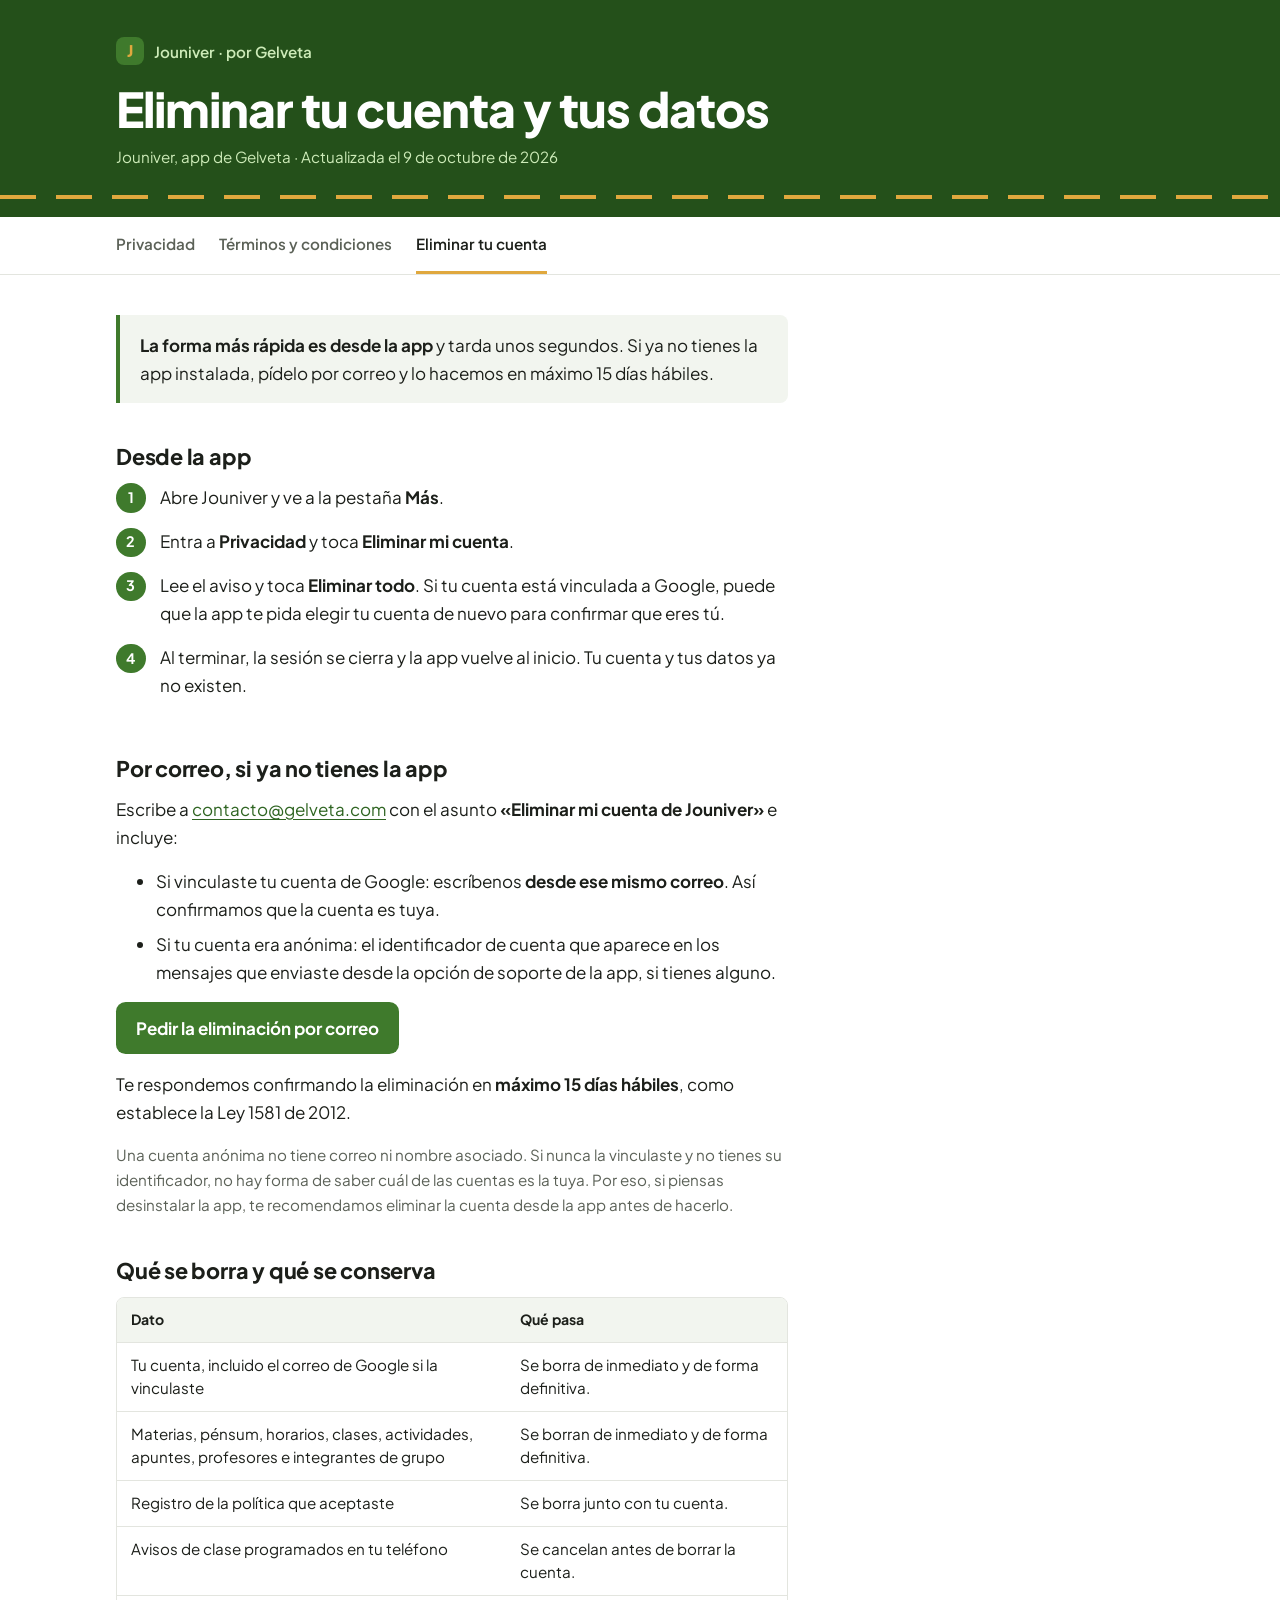
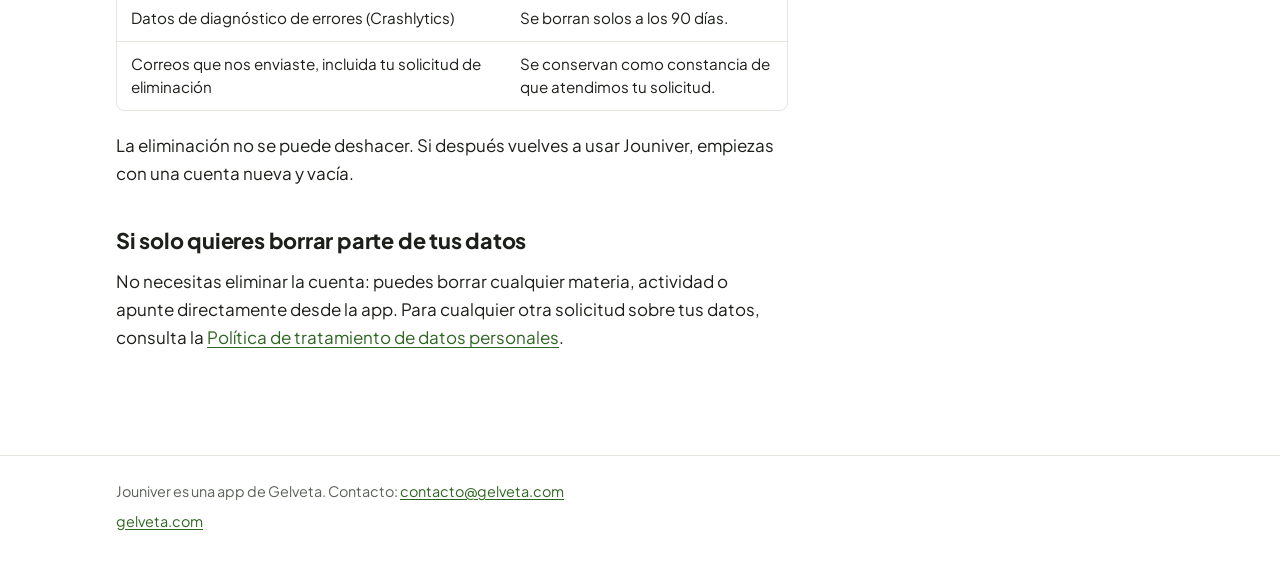
==== jouniver/eliminar-cuenta/index.html @ abb71559 "paginas" ====
<!DOCTYPE html>
<html lang="es-CO">
<head>
  <meta charset="UTF-8">
  <meta name="viewport" content="width=device-width, initial-scale=1, viewport-fit=cover">
  <title>Eliminar tu cuenta y tus datos · Jouniver</title>
  <meta name="description" content="Cómo eliminar tu cuenta de Jouniver y todos tus datos, desde la app o por correo.">
  <link rel="preconnect" href="https://fonts.googleapis.com">
  <link rel="preconnect" href="https://fonts.gstatic.com" crossorigin>
  <link href="https://fonts.googleapis.com/css2?family=Plus+Jakarta+Sans:wght@400;600;700;800&display=swap" rel="stylesheet">
  <link rel="stylesheet" href="../legal.css">
</head>
<body>

<header class="cabecera">
  <div class="cabecera-interior">
    <a class="app" href="https://gelveta.com"><span class="app-marca" aria-hidden="true">J</span>Jouniver · por Gelveta</a>
    <h1>Eliminar tu cuenta y tus datos</h1>
    <p class="vigencia">Jouniver, app de Gelveta · Actualizada el 9 de octubre de 2026</p>
  </div>
</header>

<nav class="paginas" aria-label="Documentos legales de Jouniver">
  <ul>
    <li><a href="../privacidad/">Privacidad</a></li>
    <li><a href="../terminos/">Términos y condiciones</a></li>
    <li><a href="../eliminar-cuenta/" aria-current="page">Eliminar tu cuenta</a></li>
  </ul>
</nav>

<main class="cuerpo">
  <article>
    <div class="resumen">
      <p><strong>La forma más rápida es desde la app</strong> y tarda unos segundos. Si ya no tienes la app instalada, pídelo por correo y lo hacemos en máximo 15 días hábiles.</p>
    </div>

    <section id="app">
      <h2>Desde la app</h2>
      <ol class="pasos">
        <li>Abre Jouniver y ve a la pestaña <strong>Más</strong>.</li>
        <li>Entra a <strong>Privacidad</strong> y toca <strong>Eliminar mi cuenta</strong>.</li>
        <li>Lee el aviso y toca <strong>Eliminar todo</strong>. Si tu cuenta está vinculada a Google, puede que la app te pida elegir tu cuenta de nuevo para confirmar que eres tú.</li>
        <li>Al terminar, la sesión se cierra y la app vuelve al inicio. Tu cuenta y tus datos ya no existen.</li>
      </ol>
    </section>

    <section id="correo">
      <h2>Por correo, si ya no tienes la app</h2>
      <p>Escribe a <a href="mailto:contacto@gelveta.com?subject=Eliminar%20mi%20cuenta%20de%20Jouniver">contacto@gelveta.com</a> con el asunto <strong>«Eliminar mi cuenta de Jouniver»</strong> e incluye:</p>
      <ul>
        <li>Si vinculaste tu cuenta de Google: escríbenos <strong>desde ese mismo correo</strong>. Así confirmamos que la cuenta es tuya.</li>
        <li>Si tu cuenta era anónima: el identificador de cuenta que aparece en los mensajes que enviaste desde la opción de soporte de la app, si tienes alguno.</li>
      </ul>
      <p><a class="boton" href="mailto:contacto@gelveta.com?subject=Eliminar%20mi%20cuenta%20de%20Jouniver">Pedir la eliminación por correo</a></p>
      <p>Te respondemos confirmando la eliminación en <strong>máximo 15 días hábiles</strong>, como establece la Ley 1581 de 2012.</p>
      <p class="nota">Una cuenta anónima no tiene correo ni nombre asociado. Si nunca la vinculaste y no tienes su identificador, no hay forma de saber cuál de las cuentas es la tuya. Por eso, si piensas desinstalar la app, te recomendamos eliminar la cuenta desde la app antes de hacerlo.</p>
    </section>

    <section id="que-se-borra">
      <h2>Qué se borra y qué se conserva</h2>
      <div class="tabla">
        <table>
          <thead>
            <tr><th scope="col">Dato</th><th scope="col">Qué pasa</th></tr>
          </thead>
          <tbody>
            <tr><td>Tu cuenta, incluido el correo de Google si la vinculaste</td><td>Se borra de inmediato y de forma definitiva.</td></tr>
            <tr><td>Materias, pénsum, horarios, clases, actividades, apuntes, profesores e integrantes de grupo</td><td>Se borran de inmediato y de forma definitiva.</td></tr>
            <tr><td>Registro de la política que aceptaste</td><td>Se borra junto con tu cuenta.</td></tr>
            <tr><td>Avisos de clase programados en tu teléfono</td><td>Se cancelan antes de borrar la cuenta.</td></tr>
            <tr><td>Datos de diagnóstico de errores (Crashlytics)</td><td>Se borran solos a los 90 días.</td></tr>
            <tr><td>Correos que nos enviaste, incluida tu solicitud de eliminación</td><td>Se conservan como constancia de que atendimos tu solicitud.</td></tr>
          </tbody>
        </table>
      </div>
      <p>La eliminación no se puede deshacer. Si después vuelves a usar Jouniver, empiezas con una cuenta nueva y vacía.</p>
    </section>

    <section id="parcial">
      <h2>Si solo quieres borrar parte de tus datos</h2>
      <p>No necesitas eliminar la cuenta: puedes borrar cualquier materia, actividad o apunte directamente desde la app. Para cualquier otra solicitud sobre tus datos, consulta la <a href="../privacidad/">Política de tratamiento de datos personales</a>.</p>
    </section>
  </article>
</main>

<footer class="pie">
  <div>
    <p>Jouniver es una app de Gelveta. Contacto: <a href="mailto:contacto@gelveta.com">contacto@gelveta.com</a></p>
    <p><a href="https://gelveta.com">gelveta.com</a></p>
  </div>
</footer>

</body>
</html>
---- jouniver/legal.css ----
/* Páginas legales de Jouniver — gelveta.com/jouniver/
   Colores del tema de Jouniver (claude_tema-jouniver.md). */
:root {
  --forest: #3F7A2C;
  --forest-deep: #24501A;
  --gold: #E0A83E;
  --gold-text: #7A5410;
  --bg: #FFFFFF;
  --text: #1C1F1A;
  --muted: #5B6157;
  --rule: #E3E5DF;
  --soft: #F2F5EF;
  --link: #2F6522;
  --header-text: #FFFFFF;
  box-sizing: border-box;
  padding-top: env(safe-area-inset-top, 0px);
  padding-bottom: env(safe-area-inset-bottom, 0px);
}
@media (prefers-color-scheme: dark) {
  :root {
    --bg: #121410;
    --text: #E3E3DC;
    --muted: #A5AB9F;
    --rule: #2C3029;
    --soft: #1A1D17;
    --link: #8FCB6B;
    --gold-text: #E0A83E;
  }
}
*, *::before, *::after { box-sizing: inherit; }
html { scroll-padding-top: 1.5rem; -webkit-text-size-adjust: 100%; }
body {
  margin: 0;
  background: var(--bg);
  color: var(--text);
  font-family: "Plus Jakarta Sans", system-ui, -apple-system, "Segoe UI", Roboto, sans-serif;
  font-size: 1.0625rem;
  line-height: 1.65;
}

/* Cabecera: el bosque con la veta dorada, como el icono */
.cabecera {
  background: var(--forest-deep);
  color: var(--header-text);
  position: relative;
  padding: 2.25rem 0 3rem;
}
.cabecera::after {
  content: "";
  position: absolute;
  left: 0; right: 0; bottom: 1.1rem;
  height: 4px;
  background: repeating-linear-gradient(90deg, var(--gold) 0 2.25rem, transparent 2.25rem 3.5rem);
}
.cabecera-interior { max-width: 68rem; margin: 0 auto; padding: 0 1.25rem; }
.app {
  display: inline-flex; align-items: center; gap: .6rem;
  color: #CDEBB8; text-decoration: none; font-weight: 600; font-size: .95rem;
}
.app:hover { color: #FFFFFF; }
.app-marca {
  width: 1.75rem; height: 1.75rem; border-radius: .5rem;
  background: var(--forest); display: grid; place-items: center;
  color: var(--gold); font-weight: 800; font-size: 1rem;
}
.cabecera h1 {
  margin: 1.1rem 0 .5rem;
  font-size: clamp(2rem, 5vw, 3rem);
  line-height: 1.1; font-weight: 800; letter-spacing: -0.02em;
  max-width: 20ch;
}
.vigencia { margin: 0; color: #CDEBB8; font-size: .95rem; }

/* Navegación entre las tres páginas */
.paginas {
  border-bottom: 1px solid var(--rule);
  overflow-x: auto;
}
.paginas ul {
  display: flex; gap: 1.5rem; list-style: none;
  margin: 0 auto; padding: 0 1.25rem; max-width: 68rem;
}
.paginas a {
  display: block; padding: .9rem 0; white-space: nowrap;
  color: var(--muted); text-decoration: none; font-size: .95rem; font-weight: 600;
  border-bottom: 3px solid transparent;
}
.paginas a:hover { color: var(--text); }
.paginas a[aria-current="page"] { color: var(--text); border-bottom-color: var(--gold); }

/* Cuerpo: índice a la izquierda en pantallas anchas */
.cuerpo {
  max-width: 68rem; margin: 0 auto; padding: 2.5rem 1.25rem 4rem;
  display: grid; gap: 2.5rem;
}
@media (min-width: 60rem) {
  .cuerpo.con-indice { grid-template-columns: 14rem minmax(0, 1fr); }
  .indice { position: sticky; top: 1.5rem; align-self: start; }
}
.indice h2 {
  font-size: .85rem; color: var(--muted); font-weight: 600; margin: 0 0 .6rem;
}
.indice ol { margin: 0; padding-left: 1.25rem; font-size: .92rem; line-height: 1.5; }
.indice li { margin-bottom: .35rem; color: var(--muted); }
.indice a { color: var(--muted); text-decoration: none; }
.indice a:hover { color: var(--link); text-decoration: underline; }

article { max-width: 42rem; }
.resumen {
  background: var(--soft); border-left: 4px solid var(--forest);
  padding: 1rem 1.25rem; border-radius: 0 .5rem .5rem 0; margin: 0 0 2.5rem;
}
.resumen p { margin: 0; }
article section { margin-bottom: 2.5rem; }
article h2 {
  font-size: 1.35rem; line-height: 1.3; font-weight: 750;
  margin: 0 0 .75rem; letter-spacing: -0.01em;
}
article h3 { font-size: 1.05rem; margin: 1.5rem 0 .5rem; }
article p, article ul, article ol { margin: 0 0 1rem; }
article li { margin-bottom: .4rem; }
a { color: var(--link); text-underline-offset: .15em; }
a:focus-visible, button:focus-visible {
  outline: 3px solid var(--gold); outline-offset: 2px; border-radius: 2px;
}
strong { font-weight: 700; }

.tabla { overflow-x: auto; margin: 0 0 1.25rem; border: 1px solid var(--rule); border-radius: .5rem; }
table { border-collapse: collapse; width: 100%; font-size: .95rem; line-height: 1.5; }
th, td { text-align: left; vertical-align: top; padding: .7rem .85rem; border-bottom: 1px solid var(--rule); }
th { background: var(--soft); font-weight: 700; font-size: .88rem; }
tr:last-child td { border-bottom: 0; }

.ficha { list-style: none; padding: 0; margin: 0 0 1rem; }
.ficha li { padding: .55rem 0; border-bottom: 1px solid var(--rule); margin: 0; }
.ficha li:last-child { border-bottom: 0; }
.ficha span { display: block; font-size: .85rem; color: var(--muted); }

.pasos { counter-reset: paso; list-style: none; padding: 0; }
.pasos li {
  counter-increment: paso; position: relative;
  padding: 0 0 1rem 2.75rem; margin: 0;
}
.pasos li::before {
  content: counter(paso);
  position: absolute; left: 0; top: .05rem;
  width: 1.85rem; height: 1.85rem; border-radius: 50%;
  background: var(--forest); color: #FFFFFF;
  display: grid; place-items: center; font-weight: 700; font-size: .9rem;
}
.boton {
  display: inline-block; background: var(--forest); color: #FFFFFF;
  text-decoration: none; font-weight: 700; padding: .75rem 1.25rem; border-radius: .6rem;
}
.boton:hover { background: var(--forest-deep); }
.nota { color: var(--muted); font-size: .95rem; }

.pie {
  border-top: 1px solid var(--rule); color: var(--muted); font-size: .9rem;
}
.pie div { max-width: 68rem; margin: 0 auto; padding: 1.5rem 1.25rem 2rem; }
.pie p { margin: 0 0 .35rem; }

@media print {
  .cabecera { background: none; color: #000; padding: 0 0 1rem; }
  .cabecera::after, .paginas, .indice { display: none; }
  .app, .vigencia { color: #000; }
  .cuerpo { display: block; padding: 0; }
}
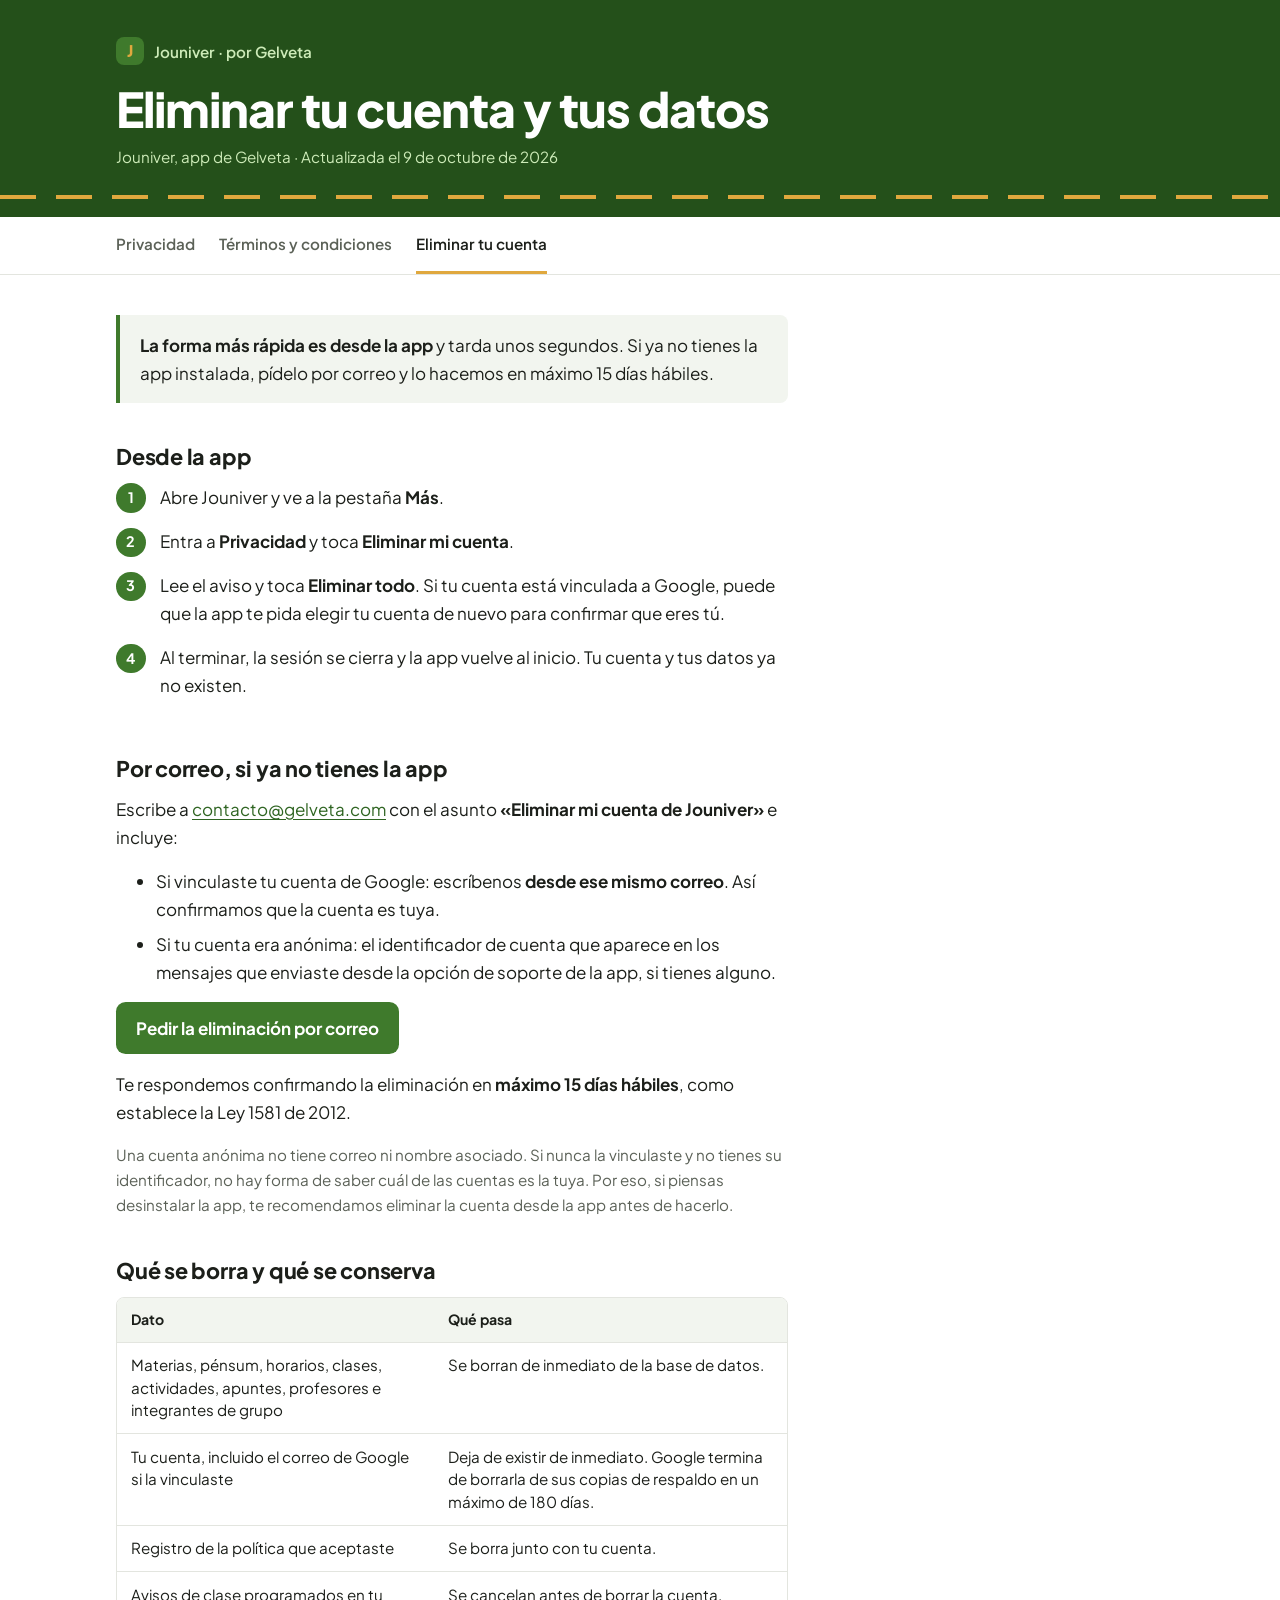
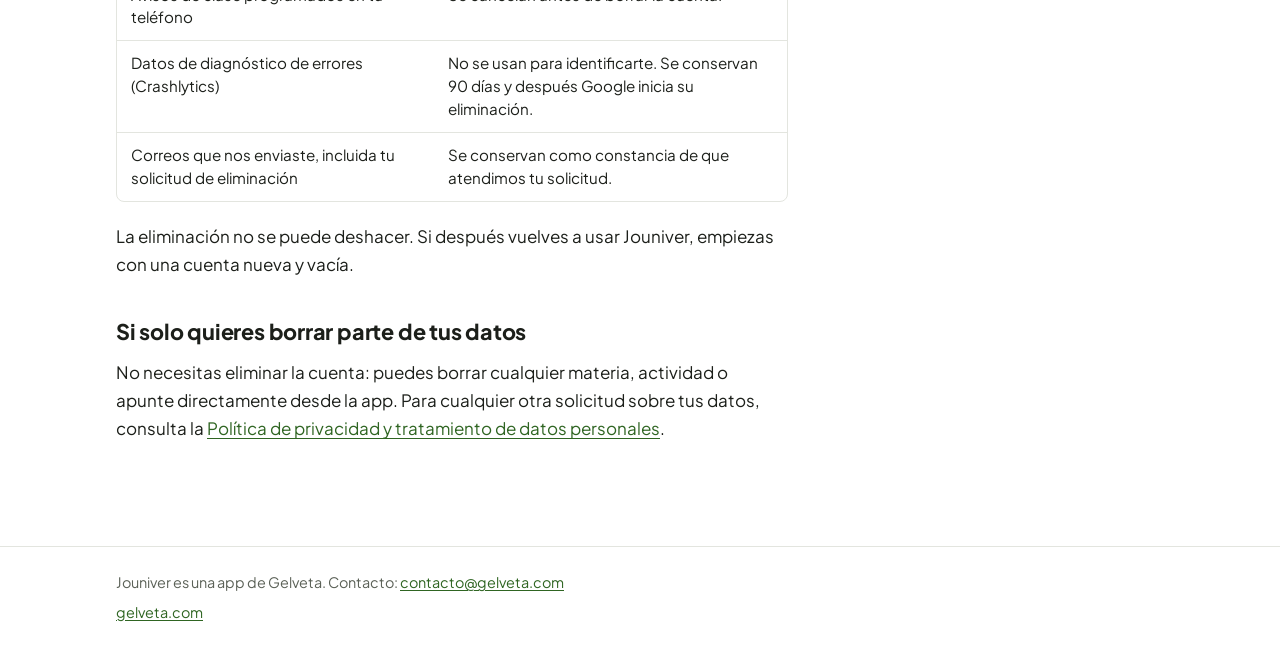
==== commit e5d4818c: "ajsute leyes" ====
--- a/jouniver/eliminar-cuenta/index.html
+++ b/jouniver/eliminar-cuenta/index.html
@@ -64,11 +64,11 @@
             <tr><th scope="col">Dato</th><th scope="col">Qué pasa</th></tr>
           </thead>
           <tbody>
-            <tr><td>Tu cuenta, incluido el correo de Google si la vinculaste</td><td>Se borra de inmediato y de forma definitiva.</td></tr>
-            <tr><td>Materias, pénsum, horarios, clases, actividades, apuntes, profesores e integrantes de grupo</td><td>Se borran de inmediato y de forma definitiva.</td></tr>
+            <tr><td>Materias, pénsum, horarios, clases, actividades, apuntes, profesores e integrantes de grupo</td><td>Se borran de inmediato de la base de datos.</td></tr>
+            <tr><td>Tu cuenta, incluido el correo de Google si la vinculaste</td><td>Deja de existir de inmediato. Google termina de borrarla de sus copias de respaldo en un máximo de 180 días.</td></tr>
             <tr><td>Registro de la política que aceptaste</td><td>Se borra junto con tu cuenta.</td></tr>
             <tr><td>Avisos de clase programados en tu teléfono</td><td>Se cancelan antes de borrar la cuenta.</td></tr>
-            <tr><td>Datos de diagnóstico de errores (Crashlytics)</td><td>Se borran solos a los 90 días.</td></tr>
+            <tr><td>Datos de diagnóstico de errores (Crashlytics)</td><td>No se usan para identificarte. Se conservan 90 días y después Google inicia su eliminación.</td></tr>
             <tr><td>Correos que nos enviaste, incluida tu solicitud de eliminación</td><td>Se conservan como constancia de que atendimos tu solicitud.</td></tr>
           </tbody>
         </table>
@@ -78,7 +78,7 @@
 
     <section id="parcial">
       <h2>Si solo quieres borrar parte de tus datos</h2>
-      <p>No necesitas eliminar la cuenta: puedes borrar cualquier materia, actividad o apunte directamente desde la app. Para cualquier otra solicitud sobre tus datos, consulta la <a href="../privacidad/">Política de tratamiento de datos personales</a>.</p>
+      <p>No necesitas eliminar la cuenta: puedes borrar cualquier materia, actividad o apunte directamente desde la app. Para cualquier otra solicitud sobre tus datos, consulta la <a href="../privacidad/">Política de privacidad y tratamiento de datos personales</a>.</p>
     </section>
   </article>
 </main>
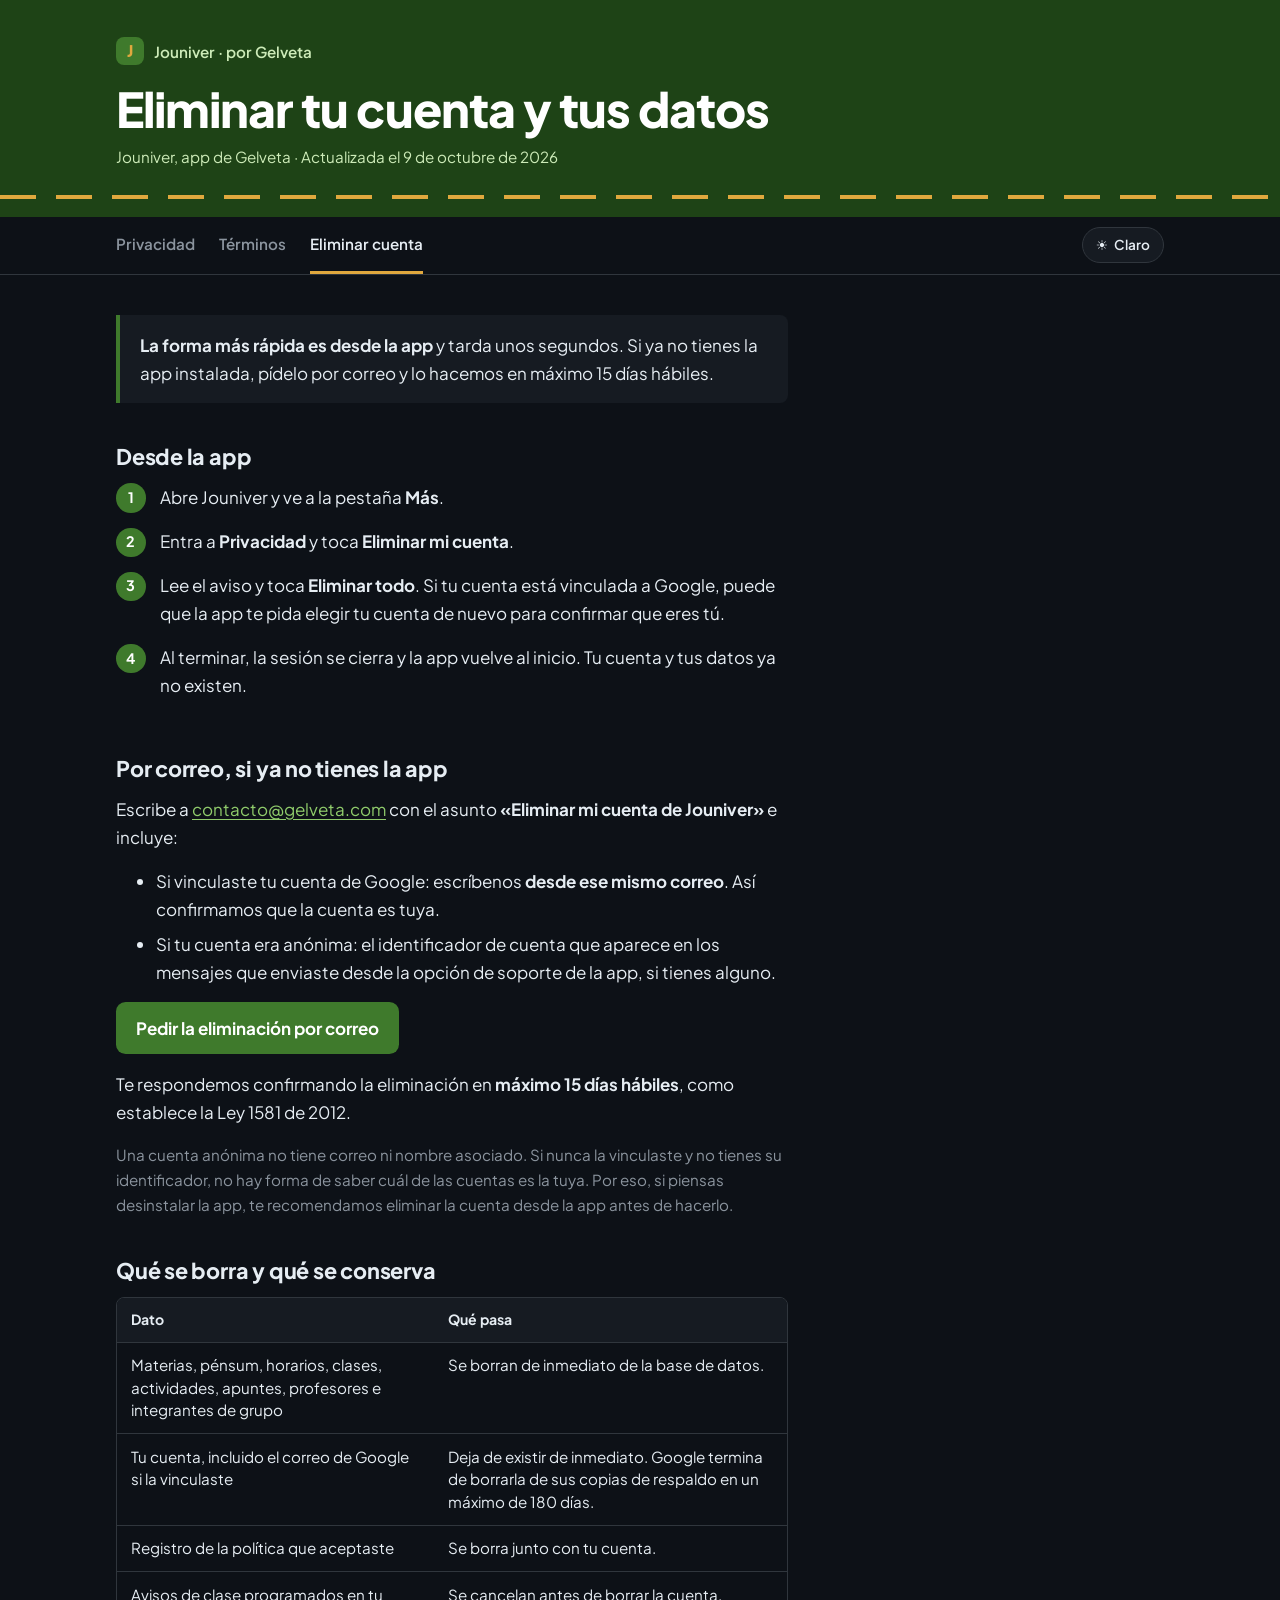
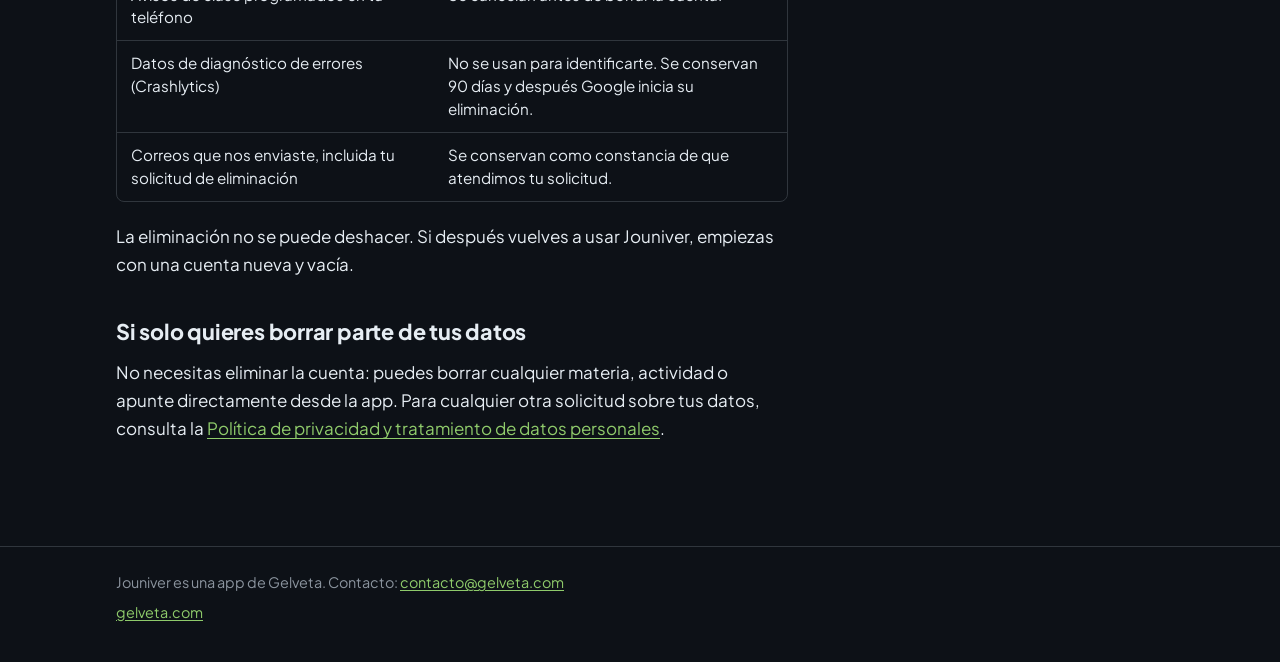
==== commit f4f4f35a: "Modo oscuro v2" ====
--- a/jouniver/eliminar-cuenta/index.html
+++ b/jouniver/eliminar-cuenta/index.html
@@ -8,6 +8,9 @@
   <link rel="preconnect" href="https://fonts.googleapis.com">
   <link rel="preconnect" href="https://fonts.gstatic.com" crossorigin>
   <link href="https://fonts.googleapis.com/css2?family=Plus+Jakarta+Sans:wght@400;600;700;800&display=swap" rel="stylesheet">
+  <script>
+    try { if (localStorage.getItem('tema') === 'light') document.documentElement.dataset.theme = 'light'; } catch (e) {}
+  </script>
   <link rel="stylesheet" href="../legal.css">
 </head>
 <body>
@@ -21,11 +24,14 @@
 </header>
 
 <nav class="paginas" aria-label="Documentos legales de Jouniver">
+  <div class="paginas-interior">
   <ul>
     <li><a href="../privacidad/">Privacidad</a></li>
-    <li><a href="../terminos/">Términos y condiciones</a></li>
-    <li><a href="../eliminar-cuenta/" aria-current="page">Eliminar tu cuenta</a></li>
+    <li><a href="../terminos/">Términos</a></li>
+    <li><a href="../eliminar-cuenta/" aria-current="page">Eliminar cuenta</a></li>
   </ul>
+    <button class="tema" type="button" id="tema" aria-label="Cambiar entre modo oscuro y claro"></button>
+  </div>
 </nav>
 
 <main class="cuerpo">
@@ -90,5 +96,21 @@
   </div>
 </footer>
 
+<script>
+  (function () {
+    var root = document.documentElement, boton = document.getElementById('tema');
+    function pintar() {
+      var claro = root.dataset.theme === 'light';
+      boton.innerHTML = claro ? '<span aria-hidden="true">🌙</span><span class="tema-texto">Oscuro</span>' : '<span aria-hidden="true">☀️</span><span class="tema-texto">Claro</span>';
+      boton.setAttribute('aria-pressed', claro ? 'true' : 'false');
+    }
+    boton.addEventListener('click', function () {
+      if (root.dataset.theme === 'light') { delete root.dataset.theme; } else { root.dataset.theme = 'light'; }
+      try { localStorage.setItem('tema', root.dataset.theme === 'light' ? 'light' : 'dark'); } catch (e) {}
+      pintar();
+    });
+    pintar();
+  })();
+</script>
 </body>
 </html>
--- a/jouniver/legal.css
+++ b/jouniver/legal.css
@@ -1,9 +1,26 @@
 /* Páginas legales de Jouniver — gelveta.com/jouniver/
    Colores del tema de Jouniver (claude_tema-jouniver.md). */
 :root {
+  /* Modo oscuro por defecto, con tonos tipo GitHub */
   --forest: #3F7A2C;
+  --forest-deep: #1E4316;
+  --gold: #E0A83E;
+  --gold-text: #E0A83E;
+  --bg: #0D1117;
+  --text: #E6EDF3;
+  --muted: #8B949E;
+  --rule: #30363D;
+  --soft: #161B22;
+  --link: #8FCB6B;
+  --header-text: #FFFFFF;
+  color-scheme: dark;
+  box-sizing: border-box;
+  padding-top: env(safe-area-inset-top, 0px);
+  padding-bottom: env(safe-area-inset-bottom, 0px);
+}
+/* Modo claro, solo si la persona lo elige con el botón */
+:root[data-theme="light"] {
   --forest-deep: #24501A;
-  --gold: #E0A83E;
   --gold-text: #7A5410;
   --bg: #FFFFFF;
   --text: #1C1F1A;
@@ -11,21 +28,7 @@
   --rule: #E3E5DF;
   --soft: #F2F5EF;
   --link: #2F6522;
-  --header-text: #FFFFFF;
-  box-sizing: border-box;
-  padding-top: env(safe-area-inset-top, 0px);
-  padding-bottom: env(safe-area-inset-bottom, 0px);
-}
-@media (prefers-color-scheme: dark) {
-  :root {
-    --bg: #121410;
-    --text: #E3E3DC;
-    --muted: #A5AB9F;
-    --rule: #2C3029;
-    --soft: #1A1D17;
-    --link: #8FCB6B;
-    --gold-text: #E0A83E;
-  }
+  color-scheme: light;
 }
 *, *::before, *::after { box-sizing: inherit; }
 html { scroll-padding-top: 1.5rem; -webkit-text-size-adjust: 100%; }
@@ -74,12 +77,25 @@
 /* Navegación entre las tres páginas */
 .paginas {
   border-bottom: 1px solid var(--rule);
-  overflow-x: auto;
+}
+.paginas-interior {
+  display: flex; align-items: center; gap: 1rem;
+  margin: 0 auto; padding: 0 1.25rem; max-width: 68rem;
 }
 .paginas ul {
   display: flex; gap: 1.5rem; list-style: none;
-  margin: 0 auto; padding: 0 1.25rem; max-width: 68rem;
+  margin: 0; padding: 0; flex: 1; min-width: 0;
+  overflow-x: auto; scrollbar-width: none;
 }
+.paginas ul::-webkit-scrollbar { display: none; }
+.tema {
+  flex: none; display: inline-flex; align-items: center; gap: .4rem;
+  background: var(--soft); color: var(--text);
+  border: 1px solid var(--rule); border-radius: 2rem;
+  padding: .35rem .8rem; font: inherit; font-size: .85rem; font-weight: 600;
+  cursor: pointer;
+}
+.tema:hover { border-color: var(--muted); }
 .paginas a {
   display: block; padding: .9rem 0; white-space: nowrap;
   color: var(--muted); text-decoration: none; font-size: .95rem; font-weight: 600;
@@ -167,3 +183,15 @@
   .app, .vigencia { color: #000; }
   .cuerpo { display: block; padding: 0; }
 }
+
+/* Celular: pestañas compactas y botón de tema solo con ícono */
+@media (max-width: 30rem) {
+  .paginas-interior { gap: .5rem; padding: 0 1rem; }
+  .paginas ul { gap: .9rem; justify-content: space-between; }
+  .paginas a { font-size: .85rem; letter-spacing: -0.01em; }
+  .tema {
+    position: absolute; top: calc(env(safe-area-inset-top, 0px) + 1.9rem); right: 1rem;
+    padding: .4rem .55rem; background: rgba(0,0,0,.25); border-color: rgba(255,255,255,.25); color: #FFFFFF;
+  }
+  .tema-texto { position: absolute; width: 1px; height: 1px; overflow: hidden; clip: rect(0 0 0 0); white-space: nowrap; }
+}
